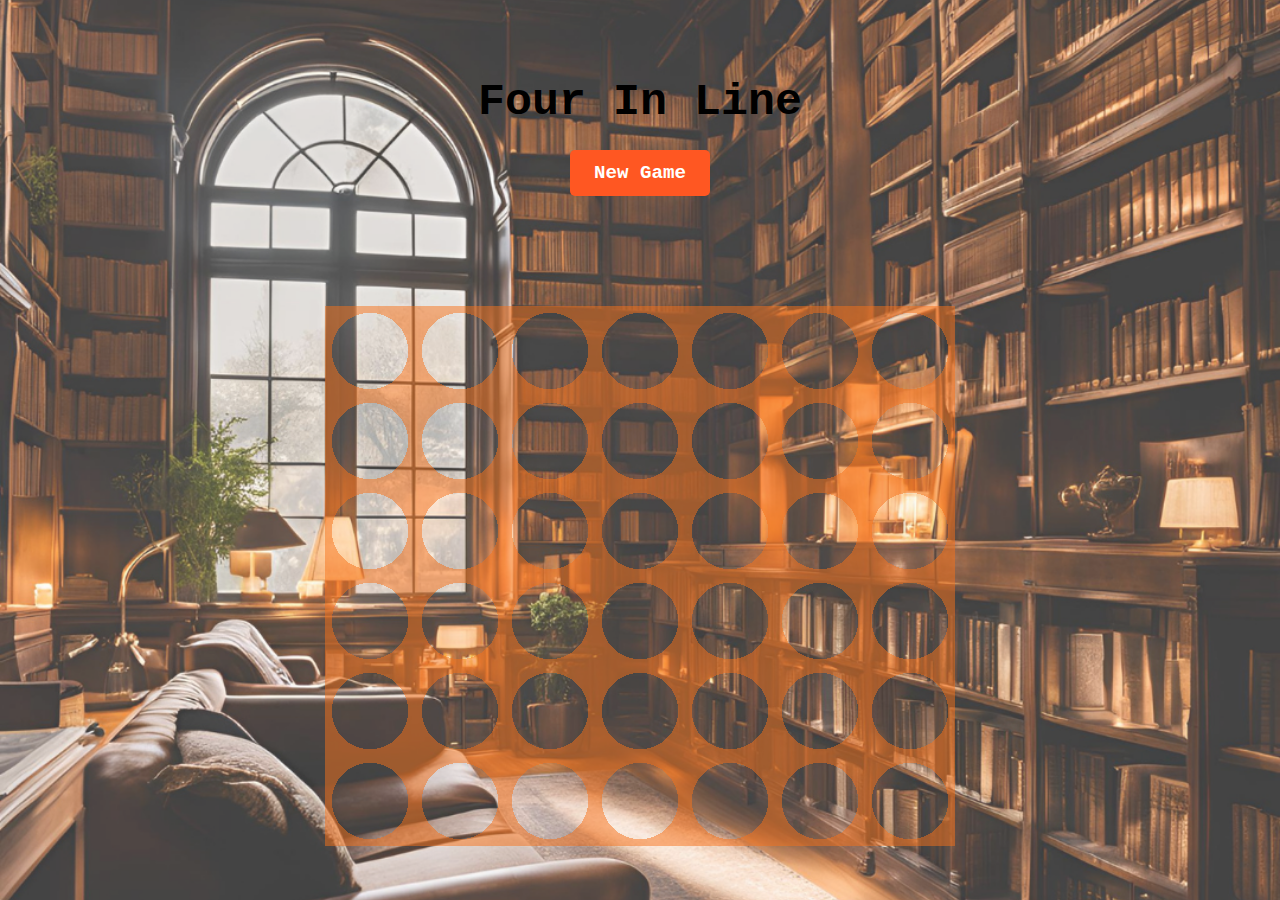
==== index.html @ 82fbf40a "Merge pull request #18 from T4tti/Tai" ====
<!DOCTYPE html>
<html lang="en">

<head>
  <meta charset="UTF-8">
  <meta http-equiv="X-UA-Compatible" content="IE=edge">
  <meta name="viewport" content="width=device-width, initial-scale=1.0">
  <title>Four In Line</title>
  <link href="styles.css" rel="stylesheet">
  <link href="winning.css" rel="stylesheet">
  <link href="NewGame.css" rel="stylesheet">
  <link rel="icon" type="image/png" href="img/four-in-line.png">
</head>

<body
  style="background-image: url('/img/BG_Wood.png'); background-repeat: no-repeat; background-size: cover; background-position: center;">
  <h1>Four In Line</h1>

  <div id="turn-notification">
    <div class="notification-content">
      <div class="player-indicator"></div>
      <span id="turn-message">Player 1's Turn</span>
    </div>
  </div>

  <div id="new-game-container">
    <button id="new-game">New Game</button>
    <div id="game-options" class="hidden">
      <h2>Game Options</h2>
      <label>Player 1:
        <select id="player1-type">
          <option value="human">Human</option>
          <option value="computer">Computer</option>
        </select>
      </label>
      <br>
      <label>Player 1 Color:
        <select id="player1-color">
          <option value="red">Red</option>
          <option value="yellow">Yellow</option>
        </select>
      </label>
      <br>
      <label>Player 2:
        <select id="player2-type">
          <option value="human">Human</option>
          <option value="computer">Computer</option>
        </select>
      </label>
      <br>
      <label>Player 2 Color:
        <select id="player2-color">
          <option value="yellow">Yellow</option>
          <option value="red">Red</option>
        </select>
      </label>
      <br>
      <label>Computer Difficulty:
        <select id="computer-difficulty">
          <option value="easy">Easy</option>
          <option value="medium">Medium</option>
          <option value="hard">Hard</option>
        </select>
      </label>
      <br>
      <label>Board Size:
        <select id="board-size">
          <option value="7x6">7x6</option>
          <option value="8x7">8x7</option>
          <option value="9x7">9x7</option>
        </select>
      </label>
      <br>
      <label>Board Background:
        <select id="board-bg">
          <option value="wood">Wood</option>
          <option value="blue">Blue</option>
          <option value="green">Green</option>
        </select>
      </label>
      <br>
      <button id="start-game">Play</button>
      <button id="close-options">Close</button>
    </div>
  </div>
  <div id="board"></div>
  <div id="modal-container">
    <div id="modal-content">
      <h1 style="color: black;">Game Over</h1>
      <p id="modal-message">The game is a draw</p>
      <div id="modal-buttons">
        <button id="reset">Play Again?</button>
        <button id="review">Review results?</button>
      </div>
    </div>
  </div>
  <!-- Sử dụng type="module" để hỗ trợ import ES Module -->
  <script type="module" src="main.js"></script>
  <script src="NewGame.js"></script>
</body>

</html>
---- styles.css ----
:root {
  --boardColor: rgb(248, 114, 26); /* Màu cam mặc định */
  --board-cols: 7; /* Số cột mặc định, có thể thay đổi qua JS khi board thay đổi kích thước */
  --board-rows: 6; /* Số hàng mặc định */
  --cell-size: 10vmin; /* Kích thước cố định cho mỗi ô */
}

*,
*::after,
*::before {
  margin: 0;
  padding: 0;
  font-family: "Courier New", Courier, monospace;
}

body {
  display: flex;
  flex-direction: column;
  align-items: center;
  justify-content: center;
  min-height: 100vh;
}

/* Thông báo lượt người chơi */
#turn-notification {
  position: fixed;
  left: 0;
  top: 50%;
  transform: translateY(-50%);
  background-color: rgba(0, 0, 0, 0.7);
  color: white;
  padding: 15px;
  border-radius: 0 8px 8px 0;
  z-index: 1;
  transition: all 0.3s ease;
  box-shadow: 2px 2px 10px rgba(0, 0, 0, 0.3);
  visibility: hidden;
}

.notification-content {
  display: flex;
  align-items: center;
  gap: 10px;
}

.player-indicator {
  width: 25px;
  height: 25px;
  border-radius: 50%;
  background-color: var(--player1-color, red);
}

#turn-message {
  font-size: 16px;
  font-weight: bold !important;
}

h1 {
  font-size: 5vh;
  margin: 2.5vh;
  color: #000000;
  font-weight: bold;
}

/* Board không có kích thước cố định mà tính theo số ô và kích thước ô */
#board {
  display: grid;
  grid-template-columns: repeat(var(--board-cols), auto);
  grid-template-rows: repeat(var(--board-rows), auto);
  padding-top: 10vmin;
}

/* Mỗi ô có kích thước cố định */
.cell {
  width: var(--cell-size);
  height: var(--cell-size);
  position: relative;
  display: flex;
}

/* Hiệu ứng nền cho mỗi ô */
.cell::before {
  content: "";
  position: absolute;
  width: 100%;
  height: 100%;
  background-image: radial-gradient(transparent 60%, var(--boardColor) 60%);
  z-index: 1;
}

/* Style quân cờ */
.piece {
  border-radius: 50%;
  flex-grow: 1;
  margin: 5%;
}

.piece[data-player="1"] {
  background-color: var(--player1-color, rgba(235, 16, 16, 0.916));
}

.piece[data-player="2"] {
  background-color: var(--player2-color, rgba(242, 255, 0, 0.933));
}

.piece[data-placed="false"] {
  transform: translateY(-10vmin);
}

/* MODAL */
#modal-container {
  display: none;
  position: fixed;
  top: 0;
  left: 0;
  width: 100%;
  height: 100%;
  z-index: 2;
  background-color: rgba(0, 0, 0, 0.5);
  padding-top: 15vh;

  /* display: flex;
  flex-direction: column;
  align-items: center;
  justify-content: center;
  gap: 15px; */
}

#modal-content button {
  font-size: 3vh;
  padding: 10px 20px;
  border: none;
  border-radius: 8px;
  cursor: pointer;
  flex: 1; /* Cho phép các nút mở rộng đều nhau */
  max-width: 200px; /* Giới hạn chiều rộng */
}

#modal-buttons {
  display: flex;
  justify-content: center;
  gap: 20px; /* Khoảng cách giữa hai nút */
  width: 100%;
  margin-top: 10px;
}

#modal-content {
  position: relative;
  width: 80vw;
  margin: auto;
  padding: 2.5vmin;
  background-color: rgb(222, 222, 222);
  display: flex;
  flex-direction: column;
  align-items: center;
  animation-name: animatetop;
  animation-duration: 0.3s;
}

@keyframes animatetop {
  from {
    top: -30vmin;
    opacity: 0;
  }
  to {
    top: 0;
    opacity: 1;
  }
}

#modal-message {
  font-size: 5vmin;
  margin: 2.5vmin;
}

#modal-message[data-winner="1"] {
  color: var(--player1-color, rgba(235, 16, 16, 0.916));
  font-weight: bold;
}

#modal-message[data-winner="2"] {
  color: var(--player2-color, rgba(242, 255, 0, 0.933));
  font-weight: bold;
}

#reset {
  color: rgb(235, 229, 223);
  font-size: 3vh;
  margin: 2.5vmin;
  padding: 2.5vmin;
  background-color: rgba(220, 27, 9, 0.653);
  font-weight: bold;
}

#reset {
  color: rgb(235, 229, 223);
  font-size: 3vh;
  margin: 2.5vmin;
  padding: 2.5vmin;
  background-color: rgba(220, 27, 9, 0.653);
  font-weight: bold;
}#review {
  color: rgb(235, 229, 223);
  font-size: 3vh;
  margin: 2.5vmin;
  padding: 2.5vmin;
  background-color: rgba(21, 81, 6, 0.653);
  font-weight: bold;
}

@media only screen and (max-width: 600px) {
  /* Điều chỉnh body cho mobile: căn lề trên thay vì căn giữa */
  body {
    justify-content: flex-start;
    padding-top: 20px;
  }

  /* Thay đổi kích thước và vị trí của tiêu đề */
  h1 {
    order: 1;
    margin-top: 30px;
    font-size: 4vh;
    text-align: center;
    width: 100%;
    padding-left: 10px;
  }

  /* Đưa nút New Game lên trên thông báo lượt chơi */
  #new-game-container {
    order: 2;
    width: 100%;
    display: flex;
    justify-content: center;
    padding: 0 10px;
  }

  /* Đặt thông báo lượt chơi bên dưới nút New Game */
  #turn-notification {
    order: 3;
    width: 45%;
    margin-top: 10px;
    text-align: center;
    position: relative;
    left: 0;
    top: 0;
    transform: none;
    padding-left: 10px;
    margin-bottom: 10px;
  }
  .player-indicator {
    width: 20px;
    height: 20px;
  }
  #turn-message {
    font-size: 14px;
    text-align: center;
    /* display: none; */
  }

  /* Giữ thứ tự của board */
  #board {
    order: 4;
  }

  /* Responsive cho Game Options */
  #game-options {
    width: 75%;
    max-width: 80%;
    padding: 15px;
    max-height: 90vh;
    overflow-y: auto;
  }

  #modal-content {
    display: flex;
    flex-direction: column; /* Xếp các phần tử theo chiều dọc */
    align-items: center;
    justify-content: center;
    gap: 15px; /* Tạo khoảng cách giữa các phần tử */
  }

  /* Đảm bảo thứ tự mong muốn cho từng phần tử */
  #modal-content h1 {
    order: 1; /* Tiêu đề ở trên cùng */
    font-size: 4vh; /* Điều chỉnh kích thước chữ */
    margin-bottom: 10px;
  }

  #modal-message {
    order: 2; /* Nội dung thông báo ở giữa */
    font-size: 3.5vh;
    text-align: center;
  }

  #reset {
    order: 3; /* Nút reset ở dưới cùng */
    font-size: 3vh;
    padding: 10px 20px;
    background-color: rgba(220, 27, 9, 0.8);
    color: white;
    border: none;
    border-radius: 8px;
    cursor: pointer;
  }

}
---- winning.css ----
.winning-piece {
  animation: highlight 1s infinite alternate;
  box-shadow: 0px 0px 25px rgba(255, 255, 0, 0.8);
}

@keyframes highlight {
  0% {
    transform: scale(1);
    background-color: rgba(83, 5, 83, 0.7)
  }
  50% {
    transform: scale(1);
    background-color: rgba(86, 1, 86, 0.7)
  }
}
---- NewGame.css ----
/* Container cho nút New Game */
#new-game-container {
  text-align: center;
  margin-bottom: 20px;
  font-family: Roboto, sans-serif;
  font-weight: bold;
}

/* Nút New Game */
#new-game {
  background-color: #ff5722;
  color: #fff;
  padding: 12px 24px;
  border: none;
  border-radius: 5px;
  cursor: pointer;
  font-size: 1.2rem;
  font-weight: bold;
  transition: background-color 0.3s ease;
}

#new-game:hover {
  background-color: #e64a19;
}

/* Overlay làm mờ nền khi hiển thị Game Options */
#overlay {
  position: fixed;
  top: 0;
  left: 0;
  width: 100%;
  height: 100%;
  background: rgba(0, 0, 0, 0.5);
  z-index: 5;
  opacity: 0;
  visibility: hidden;
  transition: opacity 0.3s ease;
}

/* Khi overlay được kích hoạt */
#overlay.active {
  opacity: 1;
  visibility: visible;
}

/* Cửa sổ Game Options hiển thị ở giữa màn hình */
#game-options {
  position: fixed;
  top: 50%;
  left: 50%;
  transform: translate(-50%, -50%);
  background: #fff;
  padding: 30px;
  border-radius: 10px;
  box-shadow: 0 0 15px rgba(0, 0, 0, 0.3);
  z-index: 10;
  opacity: 0;
  visibility: hidden;
  transition: opacity 0.3s ease, transform 0.3s ease;
  text-align: center;
  width: 90%;
  max-width: 400px;
  /* Giới hạn chiều cao và cho phép cuộn khi nội dung vượt quá */
  max-height: 80vh;
  overflow-y: auto;
}

/* Khi cửa sổ Game Options được kích hoạt */
#game-options.active {
  opacity: 1;
  visibility: visible;
}

/* Tiêu đề của modal */
#game-options h2 {
  margin-top: 0;
  margin-bottom: 20px;
  font-size: 1.5rem;
  color: #333;
}

/* Các label và select bên trong modal */
#game-options label {
  display: block;
  margin-bottom: 5px;
  text-align: left;
  font-size: 1rem;
  color: #555;
}

#game-options select#computer-difficulty {
  width: 40%;
}
#game-options select {
  width: 50%;
  padding: 8px;
  margin-top: 5px;
  margin-bottom: 5px;
  font-size: 1rem;
  border: 1px solid #ccc;
  border-radius: 5px;
  background-color: #fafafa;
  appearance: none;
  background-image: url('data:image/svg+xml;charset=UTF-8,<svg width="12" height="8" viewBox="0 0 12 8" xmlns="http://www.w3.org/2000/svg"><path d="M6 8L0 0h12L6 8z" fill="%23555"/></svg>');
  background-repeat: no-repeat;
  background-position: right 10px center;
  background-size: 12px 8px;
}

/* Container cho các nút hành động bên trong modal */
#game-options .form-actions {
  display: flex;
  justify-content: space-between;
  gap: 10px;
}

/* Kiểu cho các nút trong modal */
#game-options button {
  flex: 1;
  padding: 10px;
  font-size: 1rem;
  border: none;
  border-radius: 5px;
  cursor: pointer;
  transition: background-color 0.3s ease;
}

/* Nút Play */
#start-game {
  background-color: #4caf50;
  color: #fff;
}

#start-game:hover {
  background-color: #43a047;
}

/* Nút Close */
#close-options {
  background-color: #f44336;
  color: #fff;
}

#close-options:hover {
  background-color: #e53935;
}

/* Khi hiển thị Game Options, vô hiệu hóa thao tác trên board */
#board.disabled {
  pointer-events: none;
  opacity: 0.5;
}
#board.visibi {
  pointer-events: none;
  opacity: 0.5;
}

/* Responsive styles cho modal Game Options */
@media (max-width: 600px) {
  #game-options {
    width: 75%; /* Chiếm 80% chiều rộng màn hình */
    max-width: 80%; /* Loại bỏ giới hạn max-width cứng */
    padding: 15px; /* Giảm padding để tiết kiệm không gian */
    max-height: 90vh; /* Giới hạn chiều cao không vượt quá 90% của viewport */
    overflow-y: auto; /* Xuất hiện thanh cuộn nếu cần */
  }

  #game-options h2 {
    font-size: 1.3rem;
  }

  #game-options label {
    font-size: 0.9rem;
  }

  #game-options select#computer-difficulty {
    width: 90%; /* Chiếm toàn bộ chiều rộng container */
  }

  #game-options select {
    width: 90%; /* Chiếm toàn bộ chiều rộng container */

    padding: 6px;
    margin-top: 4px;
    margin-bottom: 4px;
    font-size: 0.9rem;
  }
  /* Chuyển các nút hành động hiển thị theo cột trên điện thoại */
  #game-options .form-actions {
    flex-direction: column;
    gap: 8px;
  }

  #game-options button {
    padding: 8px;
    font-size: 0.9rem;
  }
}
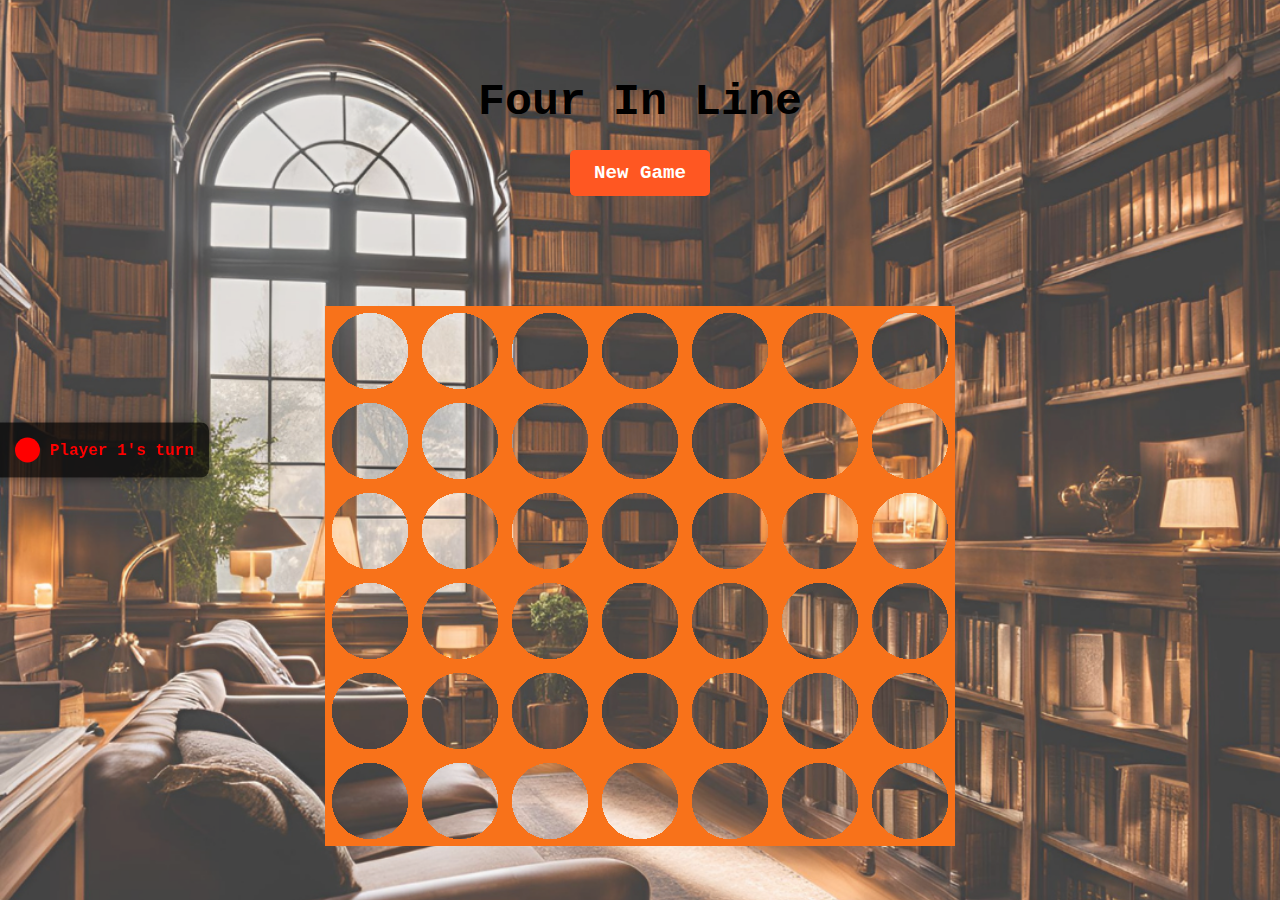
==== commit d4dcc841: "Revert "Tai 30/3 4:36"" ====
--- a/index.html
+++ b/index.html
@@ -7,7 +7,6 @@
   <meta name="viewport" content="width=device-width, initial-scale=1.0">
   <title>Four In Line</title>
   <link href="styles.css" rel="stylesheet">
-  <link href="winning.css" rel="stylesheet">
   <link href="NewGame.css" rel="stylesheet">
   <link rel="icon" type="image/png" href="img/four-in-line.png">
 </head>
@@ -52,9 +51,11 @@
         <select id="player2-color">
           <option value="yellow">Yellow</option>
           <option value="red">Red</option>
+
         </select>
       </label>
       <br>
+
       <label>Computer Difficulty:
         <select id="computer-difficulty">
           <option value="easy">Easy</option>
@@ -63,6 +64,7 @@
         </select>
       </label>
       <br>
+
       <label>Board Size:
         <select id="board-size">
           <option value="7x6">7x6</option>
@@ -73,9 +75,9 @@
       <br>
       <label>Board Background:
         <select id="board-bg">
-          <option value="wood">Wood</option>
           <option value="blue">Blue</option>
           <option value="green">Green</option>
+          <option value="wood">Wood</option>
         </select>
       </label>
       <br>
@@ -83,19 +85,17 @@
       <button id="close-options">Close</button>
     </div>
   </div>
-  <div id="board"></div>
+  <div></div>
+  <div id="board">
+  </div>
   <div id="modal-container">
     <div id="modal-content">
       <h1 style="color: black;">Game Over</h1>
       <p id="modal-message">The game is a draw</p>
-      <div id="modal-buttons">
-        <button id="reset">Play Again?</button>
-        <button id="review">Review results?</button>
-      </div>
+      <button id="reset">Play Again?</button>
     </div>
   </div>
-  <!-- Sử dụng type="module" để hỗ trợ import ES Module -->
-  <script type="module" src="main.js"></script>
+  <script src="main.js"></script>
   <script src="NewGame.js"></script>
 </body>
 
--- a/styles.css
+++ b/styles.css
@@ -34,7 +34,6 @@
   z-index: 1;
   transition: all 0.3s ease;
   box-shadow: 2px 2px 10px rgba(0, 0, 0, 0.3);
-  visibility: hidden;
 }
 
 .notification-content {
@@ -118,30 +117,6 @@
   z-index: 2;
   background-color: rgba(0, 0, 0, 0.5);
   padding-top: 15vh;
-
-  /* display: flex;
-  flex-direction: column;
-  align-items: center;
-  justify-content: center;
-  gap: 15px; */
-}
-
-#modal-content button {
-  font-size: 3vh;
-  padding: 10px 20px;
-  border: none;
-  border-radius: 8px;
-  cursor: pointer;
-  flex: 1; /* Cho phép các nút mở rộng đều nhau */
-  max-width: 200px; /* Giới hạn chiều rộng */
-}
-
-#modal-buttons {
-  display: flex;
-  justify-content: center;
-  gap: 20px; /* Khoảng cách giữa hai nút */
-  width: 100%;
-  margin-top: 10px;
 }
 
 #modal-content {
@@ -189,22 +164,6 @@
   margin: 2.5vmin;
   padding: 2.5vmin;
   background-color: rgba(220, 27, 9, 0.653);
-  font-weight: bold;
-}
-
-#reset {
-  color: rgb(235, 229, 223);
-  font-size: 3vh;
-  margin: 2.5vmin;
-  padding: 2.5vmin;
-  background-color: rgba(220, 27, 9, 0.653);
-  font-weight: bold;
-}#review {
-  color: rgb(235, 229, 223);
-  font-size: 3vh;
-  margin: 2.5vmin;
-  padding: 2.5vmin;
-  background-color: rgba(21, 81, 6, 0.653);
   font-weight: bold;
 }
 
@@ -254,7 +213,6 @@
   #turn-message {
     font-size: 14px;
     text-align: center;
-    /* display: none; */
   }
 
   /* Giữ thứ tự của board */
@@ -302,5 +260,4 @@
     border-radius: 8px;
     cursor: pointer;
   }
-
-}
+}
--- a/NewGame.css
+++ b/NewGame.css
@@ -148,11 +148,7 @@
 /* Khi hiển thị Game Options, vô hiệu hóa thao tác trên board */
 #board.disabled {
   pointer-events: none;
-  opacity: 0.5;
-}
-#board.visibi {
-  pointer-events: none;
-  opacity: 0.5;
+  opacity: 0.3;
 }
 
 /* Responsive styles cho modal Game Options */
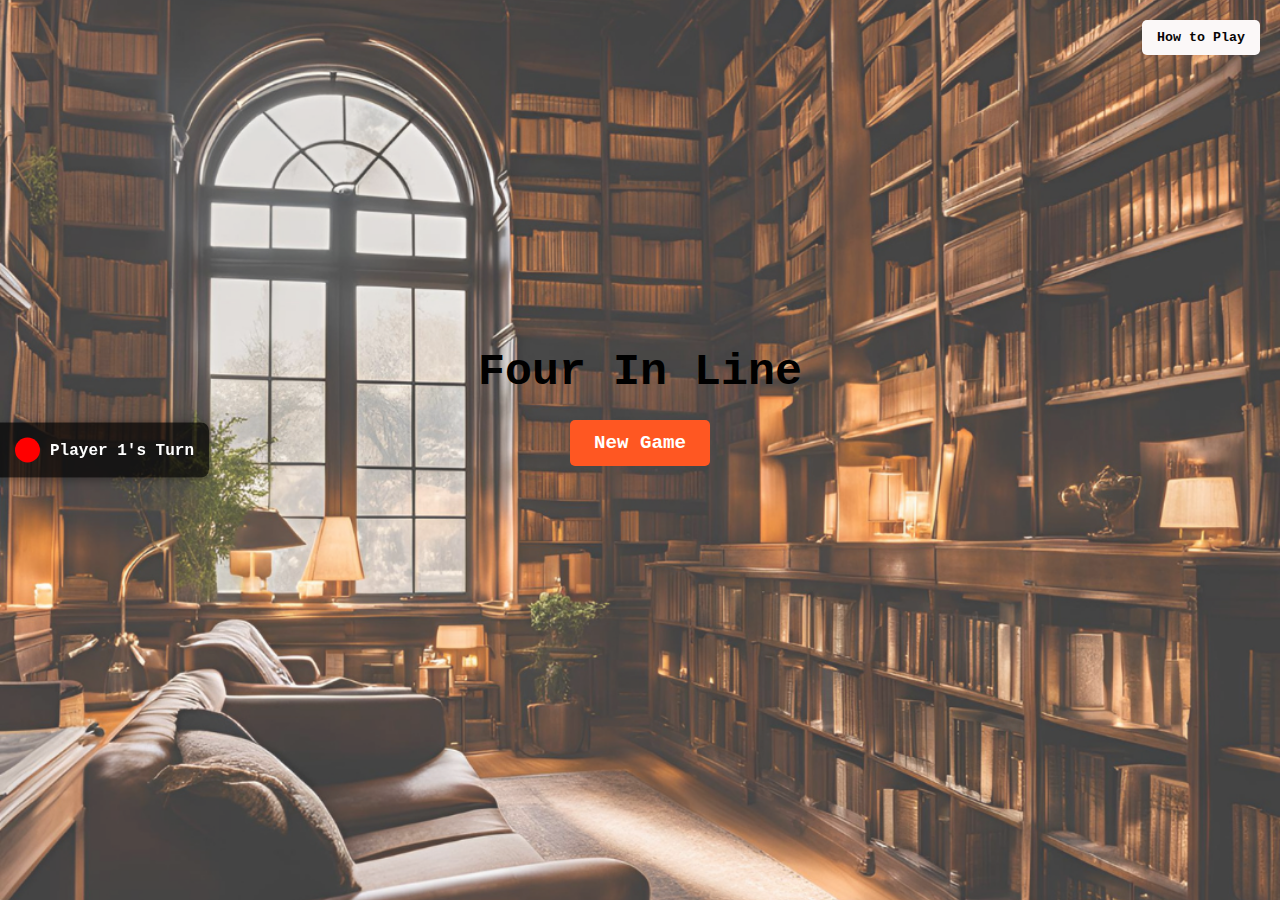
==== commit 8e33f872: "Merge branch 'main' into Tai" ====
--- a/index.html
+++ b/index.html
@@ -7,14 +7,33 @@
   <meta name="viewport" content="width=device-width, initial-scale=1.0">
   <title>Four In Line</title>
   <link href="styles.css" rel="stylesheet">
+  <link href="winning.css" rel="stylesheet">
   <link href="NewGame.css" rel="stylesheet">
+  <link href="board_rule.css" rel="stylesheet">
   <link rel="icon" type="image/png" href="img/four-in-line.png">
+
 </head>
 
-<body
-  style="background-image: url('/img/BG_Wood.png'); background-repeat: no-repeat; background-size: cover; background-position: center;">
+<body style="background-image: url('/img/BG_Wood.png'); background-repeat: no-repeat; background-size: cover; background-position: center;">
   <h1>Four In Line</h1>
+  
+  <button id="rules-button">How to Play</button>
+  <div id="rules-container">
+    <h2>How to Play</h2>
+    <p>1. Players take turns dropping pieces into a column.</p>
+    <p>2. The piece will land on the lowest available row.</p>
+    <p>3. The goal is to connect four pieces in a row, column, or diagonal.</p>
+    <p>4. The game ends when a player wins or the board is full.</p>
+    <p>5. You can play against another player or an AI (Easy, Medium, Hard).</p>
+  </div>
 
+  <script>
+    document.getElementById("rules-button").addEventListener("click", function() {
+      const rulesContainer = document.getElementById("rules-container");
+      rulesContainer.style.display = (rulesContainer.style.display === "none" || rulesContainer.style.display === "") ? "block" : "none";
+    });
+  </script>
+  
   <div id="turn-notification">
     <div class="notification-content">
       <div class="player-indicator"></div>
@@ -51,11 +70,9 @@
         <select id="player2-color">
           <option value="yellow">Yellow</option>
           <option value="red">Red</option>
-
         </select>
       </label>
       <br>
-
       <label>Computer Difficulty:
         <select id="computer-difficulty">
           <option value="easy">Easy</option>
@@ -64,7 +81,6 @@
         </select>
       </label>
       <br>
-
       <label>Board Size:
         <select id="board-size">
           <option value="7x6">7x6</option>
@@ -75,9 +91,9 @@
       <br>
       <label>Board Background:
         <select id="board-bg">
+          <option value="wood">Wood</option>
           <option value="blue">Blue</option>
           <option value="green">Green</option>
-          <option value="wood">Wood</option>
         </select>
       </label>
       <br>
@@ -85,18 +101,19 @@
       <button id="close-options">Close</button>
     </div>
   </div>
-  <div></div>
-  <div id="board">
-  </div>
+  <div id="board"></div>
   <div id="modal-container">
     <div id="modal-content">
       <h1 style="color: black;">Game Over</h1>
       <p id="modal-message">The game is a draw</p>
-      <button id="reset">Play Again?</button>
+      <div id="modal-buttons">
+        <button id="reset">Play Again?</button>
+        <button id="review">Review results?</button>
+      </div>
     </div>
   </div>
-  <script src="main.js"></script>
+  <script type="module" src="main.js"></script>
   <script src="NewGame.js"></script>
 </body>
 
-</html>+</html>
--- a/board_rule.css
+++ b/board_rule.css
@@ -0,0 +1,35 @@
+#rules-container {
+    display: none;
+    position: absolute;
+    top: 80px;
+    right: 20px;
+    width: 250px;
+    padding: 10px;
+    background: rgba(255, 255, 255, 0.9);
+    border-radius: 10px;
+    box-shadow: 0 0 10px rgba(0, 0, 0, 0.5);
+    font-family: Arial, sans-serif;
+  }
+  #rules-container h2 {
+    text-align: center;
+    font-size: 18px;
+  }
+  #rules-container p {
+    font-size: 14px;
+    line-height: 1.5;
+  }
+  #rules-button {
+    font-weight: bold;
+    position: absolute;
+    top: 20px;
+    right: 20px;
+    padding: 10px 15px;
+    background-color: #fbf8f8;
+    color: rgb(7, 5, 5);
+    border: none;
+    border-radius: 5px;
+    cursor: pointer;
+  }
+  #rules-button:hover {
+    background-color:  #7f7c7c;
+  }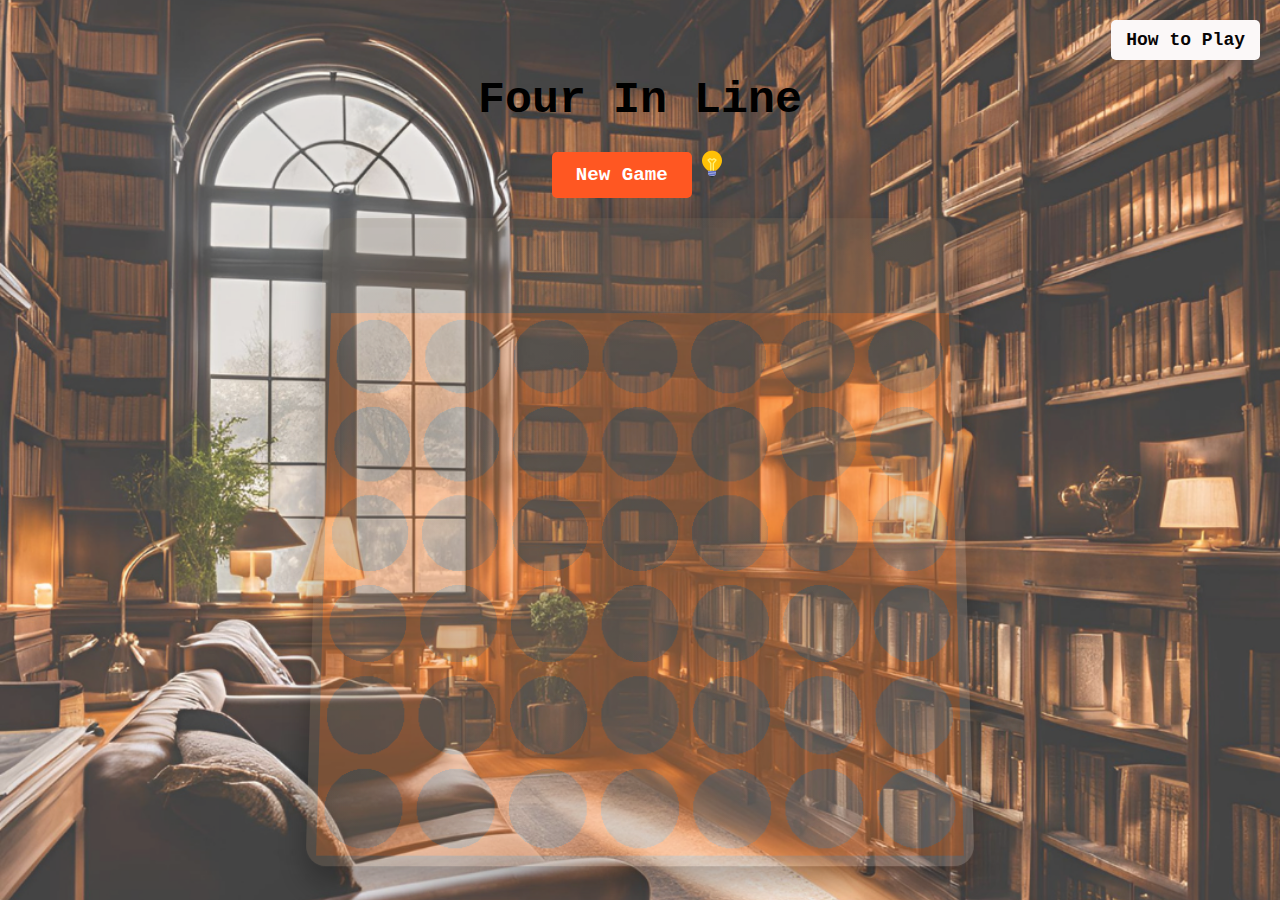
==== commit 5f16a42c: "Merge pull request #23 from T4tti/Tai" ====
--- a/index.html
+++ b/index.html
@@ -12,11 +12,14 @@
   <link href="board_rule.css" rel="stylesheet">
   <link rel="icon" type="image/png" href="img/four-in-line.png">
 
+
+
 </head>
 
-<body style="background-image: url('/img/BG_Wood.png'); background-repeat: no-repeat; background-size: cover; background-position: center;">
+<body
+  style="background-image: url('/img/BG_Wood.png'); background-repeat: no-repeat; background-size: cover; background-position: center;">
   <h1>Four In Line</h1>
-  
+
   <button id="rules-button">How to Play</button>
   <div id="rules-container">
     <h2>How to Play</h2>
@@ -28,12 +31,12 @@
   </div>
 
   <script>
-    document.getElementById("rules-button").addEventListener("click", function() {
+    document.getElementById("rules-button").addEventListener("click", function () {
       const rulesContainer = document.getElementById("rules-container");
       rulesContainer.style.display = (rulesContainer.style.display === "none" || rulesContainer.style.display === "") ? "block" : "none";
     });
   </script>
-  
+
   <div id="turn-notification">
     <div class="notification-content">
       <div class="player-indicator"></div>
@@ -43,6 +46,11 @@
 
   <div id="new-game-container">
     <button id="new-game">New Game</button>
+    <button id="suggestButton" title="Gợi ý nước đi" style="background: none; border: none; cursor: pointer;">
+      <img src="./img/lightbulb-32.png" alt="Suggest Move" id="suggestIcon" style="width: 32px; height: 32px;">
+    </button>
+
+
     <div id="game-options" class="hidden">
       <h2>Game Options</h2>
       <label>Player 1:
@@ -116,4 +124,4 @@
   <script src="NewGame.js"></script>
 </body>
 
-</html>
+</html>--- a/styles.css
+++ b/styles.css
@@ -25,7 +25,7 @@
 #turn-notification {
   position: fixed;
   left: 0;
-  top: 50%;
+  top: 20%;
   transform: translateY(-50%);
   background-color: rgba(0, 0, 0, 0.7);
   color: white;
@@ -34,6 +34,7 @@
   z-index: 1;
   transition: all 0.3s ease;
   box-shadow: 2px 2px 10px rgba(0, 0, 0, 0.3);
+  visibility: hidden;
 }
 
 .notification-content {
@@ -67,6 +68,60 @@
   grid-template-columns: repeat(var(--board-cols), auto);
   grid-template-rows: repeat(var(--board-rows), auto);
   padding-top: 10vmin;
+  border-radius: 15px;
+  position: relative;
+  transform: perspective(1000px) rotateX(5deg);
+  box-shadow: 0 20px 30px rgba(0, 0, 0, 0.5);
+}
+
+#board::before {
+  content: "";
+  position: absolute;
+  top: -10px;
+  left: -10px;
+  width: calc(100% + 20px);
+  height: calc(100% + 20px);
+  background: linear-gradient(135deg, #655b50, #76614c, #949291);
+  animation: woodgrain 10s ease-in-out infinite;
+  border-radius: 20px;
+  z-index: -2;
+  box-shadow: 0 15px 30px rgb(0, 0, 0);
+}
+
+#board::after {
+  content: "";
+  position: absolute;
+  top: 0;
+  left: 0;
+  width: 100%;
+  height: 100%;
+  background: radial-gradient(
+    circle at top left,
+    rgba(255, 255, 255, 0.08),
+    transparent 70%
+  );
+  pointer-events: none;
+  border-radius: 20px;
+  z-index: -1;
+}
+
+#board:hover::after {
+  background: radial-gradient(
+    circle at center,
+    rgba(255, 255, 255, 0.1),
+    transparent
+  );
+  box-shadow: 0 25px 35px rgba(0, 0, 0, 0.6);
+}
+
+@keyframes woodgrain {
+  0%,
+  100% {
+    background-position: 0% 50%;
+  }
+  50% {
+    background-position: 100% 50%;
+  }
 }
 
 /* Mỗi ô có kích thước cố định */
@@ -92,14 +147,17 @@
   border-radius: 50%;
   flex-grow: 1;
   margin: 5%;
+  box-shadow: inset -4px -4px 8px rgba(255, 255, 255, 0.5),
+    inset 4px 4px 8px rgba(0, 0, 0, 0.3), 0 3px 6px rgba(0, 0, 0, 0.5); /* ánh sáng 3D */
+  transition: transform 0.2s ease;
 }
 
 .piece[data-player="1"] {
-  background-color: var(--player1-color, rgba(235, 16, 16, 0.916));
+  background: radial-gradient(circle at 30% 30%, #ff4d4d, #cc0000);
 }
 
 .piece[data-player="2"] {
-  background-color: var(--player2-color, rgba(242, 255, 0, 0.933));
+  background: radial-gradient(circle at 30% 30%, #ffff66, #cccc00);
 }
 
 .piece[data-placed="false"] {
@@ -117,6 +175,30 @@
   z-index: 2;
   background-color: rgba(0, 0, 0, 0.5);
   padding-top: 15vh;
+
+  /* display: flex;
+  flex-direction: column;
+  align-items: center;
+  justify-content: center;
+  gap: 15px; */
+}
+
+#modal-content button {
+  font-size: 3vh;
+  padding: 10px 20px;
+  border: none;
+  border-radius: 8px;
+  cursor: pointer;
+  flex: 1; /* Cho phép các nút mở rộng đều nhau */
+  max-width: 200px; /* Giới hạn chiều rộng */
+}
+
+#modal-buttons {
+  display: flex;
+  justify-content: center;
+  gap: 20px; /* Khoảng cách giữa hai nút */
+  width: 100%;
+  margin-top: 10px;
 }
 
 #modal-content {
@@ -165,6 +247,43 @@
   padding: 2.5vmin;
   background-color: rgba(220, 27, 9, 0.653);
   font-weight: bold;
+}
+
+#reset {
+  color: rgb(235, 229, 223);
+  font-size: 3vh;
+  margin: 2.5vmin;
+  padding: 2.5vmin;
+  background-color: rgba(220, 27, 9, 0.653);
+  font-weight: bold;
+}
+#review {
+  color: rgb(235, 229, 223);
+  font-size: 3vh;
+  margin: 2.5vmin;
+  padding: 2.5vmin;
+  background-color: rgba(21, 81, 6, 0.653);
+  font-weight: bold;
+}
+/* Hiệu ứng nhấp nháy cho ô gợi ý */
+.suggestion-blink {
+  animation: blink 1s infinite;
+}
+
+@keyframes blink {
+  0%,
+  100% {
+    box-shadow: 0 0 20px 5px yellow; /* Increased light intensity */
+  }
+  50% {
+    box-shadow: 0 0 20px 5px rgba(0, 255, 0, 0); /* Increased light intensity */
+  }
+}
+
+#suggestButton:hover img {
+  filter: brightness(1.3);
+  transform: scale(1.1);
+  transition: 0.2s;
 }
 
 @media only screen and (max-width: 600px) {
@@ -213,6 +332,7 @@
   #turn-message {
     font-size: 14px;
     text-align: center;
+    /* display: none; */
   }
 
   /* Giữ thứ tự của board */
--- a/winning.css
+++ b/winning.css
@@ -0,0 +1,42 @@
+.winning-piece {
+  animation: highlight 1s infinite alternate;
+  position: relative;
+  z-index: 10;
+  box-shadow:
+    0 0 25px rgba(255, 255, 0, 0.553),
+    0 0 10px rgba(255, 255, 255, 0.5),
+    inset 0 0 10px rgba(255, 255, 0, 0.5); /* thêm ánh sáng từ trong */
+}
+
+/* Hiệu ứng pulsate kết hợp màu và ánh sáng */
+@keyframes highlight {
+  0% {
+    transform: scale(1);
+    filter: brightness(1) saturate(1.2);
+  }
+  50% {
+    transform: scale(1.05);
+    filter: brightness(1.4) saturate(2);
+  }
+  80% {
+    transform: scale(1);
+    filter: brightness(1) saturate(1.2);
+  }
+}
+
+
+.winning-piece::after {
+  content: "";
+  position: absolute;
+  inset: 0;
+  border-radius: 50%;
+  background-color: rgba(255, 255, 0, 0.3);
+  box-shadow: 0 0 15px rgba(255, 255, 0, 0.558);
+  animation: pulse 1s infinite alternate;
+  pointer-events: none;
+}
+
+@keyframes pulse {
+  from { transform: scale(1); opacity: 0.5; }
+  to   { transform: scale(1.1); opacity: 1; }
+}
--- a/board_rule.css
+++ b/board_rule.css
@@ -23,6 +23,7 @@
     position: absolute;
     top: 20px;
     right: 20px;
+    font-size: 18px;
     padding: 10px 15px;
     background-color: #fbf8f8;
     color: rgb(7, 5, 5);
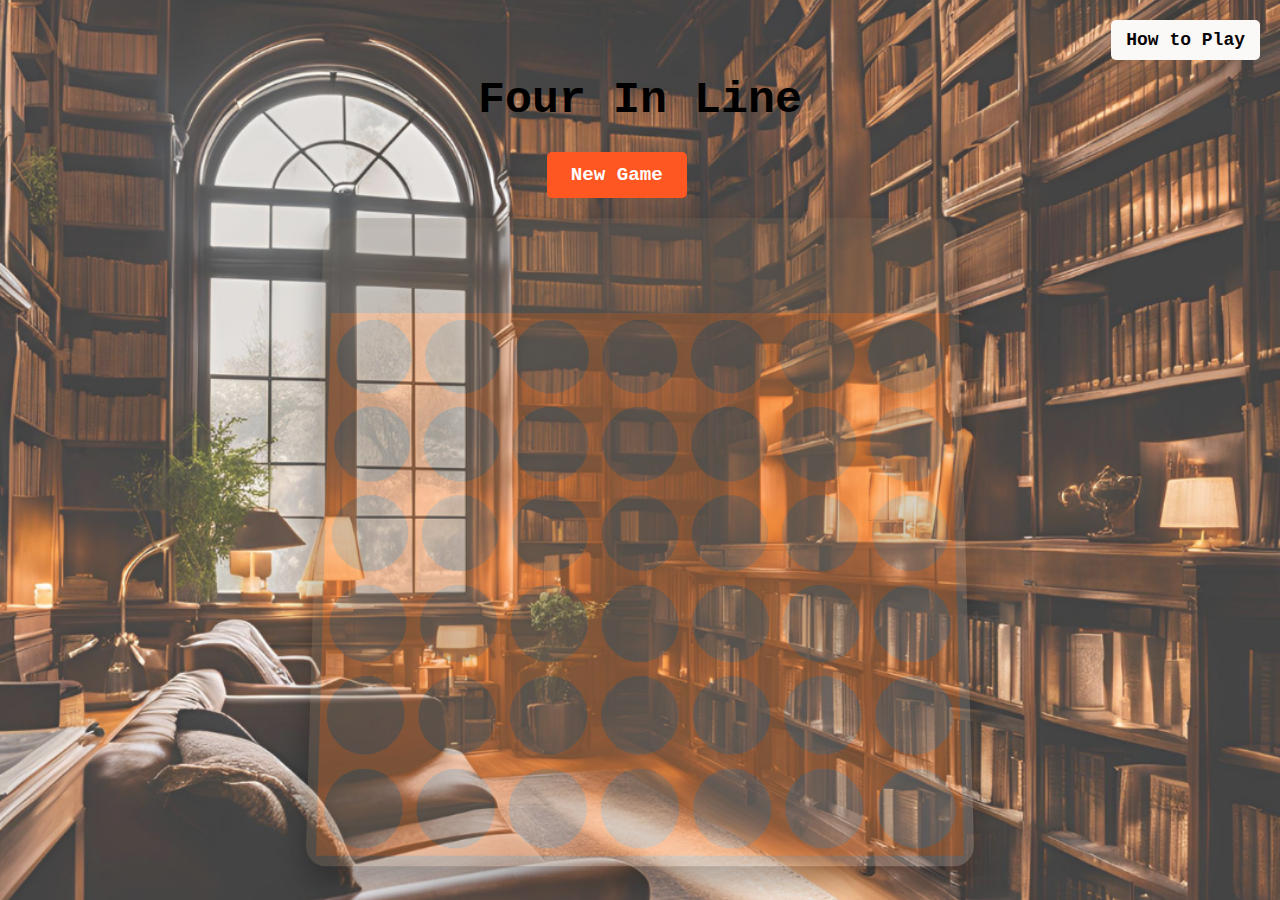
==== commit 01c97719: "Merge pull request #24 from T4tti/Tai" ====
--- a/index.html
+++ b/index.html
@@ -46,7 +46,7 @@
 
   <div id="new-game-container">
     <button id="new-game">New Game</button>
-    <button id="suggestButton" title="Gợi ý nước đi" style="background: none; border: none; cursor: pointer;">
+    <button id="suggestButton" title="Gợi ý nước đi">
       <img src="./img/lightbulb-32.png" alt="Suggest Move" id="suggestIcon" style="width: 32px; height: 32px;">
     </button>
 
--- a/styles.css
+++ b/styles.css
@@ -249,14 +249,6 @@
   font-weight: bold;
 }
 
-#reset {
-  color: rgb(235, 229, 223);
-  font-size: 3vh;
-  margin: 2.5vmin;
-  padding: 2.5vmin;
-  background-color: rgba(220, 27, 9, 0.653);
-  font-weight: bold;
-}
 #review {
   color: rgb(235, 229, 223);
   font-size: 3vh;
@@ -279,11 +271,26 @@
     box-shadow: 0 0 20px 5px rgba(0, 255, 0, 0); /* Increased light intensity */
   }
 }
+#suggestButton {
+  background: none;
+  border: none;
+  cursor: pointer;
+  visibility: hidden; /* Initially hidden */
+  margin-left: 10px;
+  transition: all 0.3s ease;
+  display: inline-flex;
+  align-items: center;
+  justify-content: center;
+}
 
 #suggestButton:hover img {
   filter: brightness(1.3);
-  transform: scale(1.1);
-  transition: 0.2s;
+  transform: scale(1.15);
+  transition: all 0.3s ease;
+}
+
+#suggestButton:active img {
+  transform: scale(0.95);
 }
 
 @media only screen and (max-width: 600px) {
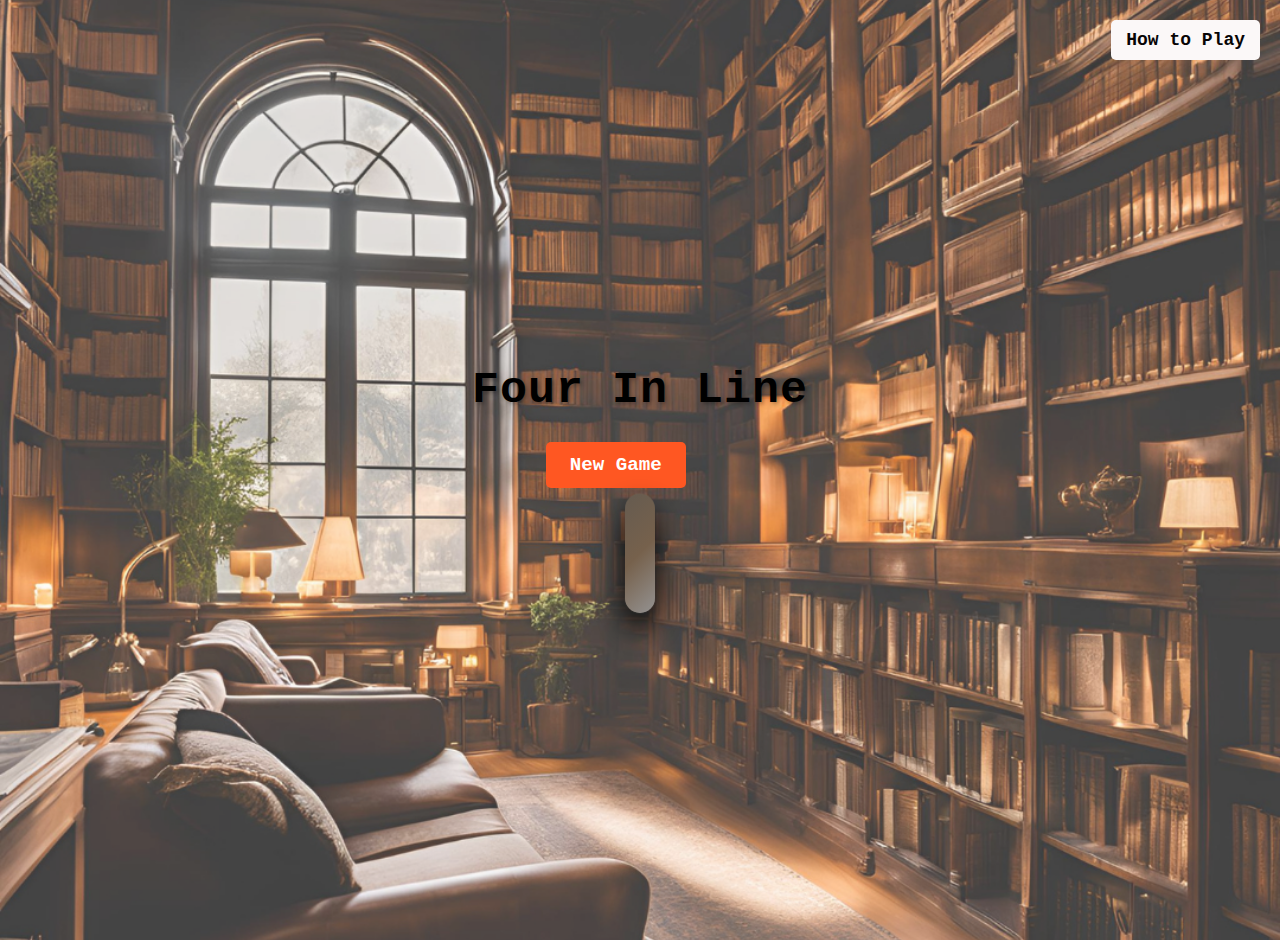
==== commit feebad76: "Merge remote-tracking branch 'upstream/main' into Tai" ====
--- a/index.html
+++ b/index.html
@@ -20,7 +20,7 @@
   style="background-image: url('/img/BG_Wood.png'); background-repeat: no-repeat; background-size: cover; background-position: center;">
   <h1>Four In Line</h1>
 
-  <button id="rules-button">How to Play</button>
+  <button id="rules-button" title="Hướng dẫn">How to Play</button>
   <div id="rules-container">
     <h2>How to Play</h2>
     <p>1. Players take turns dropping pieces into a column.</p>
@@ -28,6 +28,11 @@
     <p>3. The goal is to connect four pieces in a row, column, or diagonal.</p>
     <p>4. The game ends when a player wins or the board is full.</p>
     <p>5. You can play against another player or an AI (Easy, Medium, Hard).</p>
+    <p><em>6.💡In AI mode, you can use the move suggestion feature:</em><br>
+      <em>• Easy: up to 7 suggestions</em><br>
+      <em>• Medium: up to 5 suggestions</em><br>
+      <em>• Hard: up to 2 suggestions</em>
+   </p>
   </div>
 
   <script>
@@ -44,8 +49,10 @@
     </div>
   </div>
 
+  <div id="suggestionMessage" class="message-box hidden"></div>
+
   <div id="new-game-container">
-    <button id="new-game">New Game</button>
+    <button id="new-game" title="Tạo game mới">New Game</button>
     <button id="suggestButton" title="Gợi ý nước đi">
       <img src="./img/lightbulb-32.png" alt="Suggest Move" id="suggestIcon" style="width: 32px; height: 32px;">
     </button>
--- a/styles.css
+++ b/styles.css
@@ -1,8 +1,18 @@
 :root {
-  --boardColor: rgb(248, 114, 26); /* Màu cam mặc định */
-  --board-cols: 7; /* Số cột mặc định, có thể thay đổi qua JS khi board thay đổi kích thước */
-  --board-rows: 6; /* Số hàng mặc định */
-  --cell-size: 10vmin; /* Kích thước cố định cho mỗi ô */
+  --boardColor: rgb(248, 114, 26); /* Base orange color */
+  --board-cols: 7;
+  --board-rows: 6;
+  --cell-size: 10vmin;
+  --primary-color: #3498db;
+  --secondary-color: #e74c3c;
+  --bg-color: #f8f9fa;
+  --text-color: #2c3e50;
+  --shadow-light: 0 2px 10px rgba(0, 0, 0, 0.1);
+  --shadow-medium: 0 5px 15px rgba(0, 0, 0, 0.2);
+  --shadow-dark: 0 10px 30px rgba(0, 0, 0, 0.4);
+  --transition-normal: all 0.3s ease;
+  --player1-color: rgba(235, 16, 16, 0.916);
+  --player2-color: rgba(242, 255, 0, 0.933);
 }
 
 *,
@@ -19,6 +29,12 @@
   align-items: center;
   justify-content: center;
   min-height: 100vh;
+  background-size: cover;
+  background-position: center;
+  background-attachment: fixed;
+  color: var(--text-color);
+  overflow-x: hidden;
+  padding: 20px;
 }
 
 /* Thông báo lượt người chơi */
@@ -27,20 +43,22 @@
   left: 0;
   top: 20%;
   transform: translateY(-50%);
-  background-color: rgba(0, 0, 0, 0.7);
+  background-color: rgba(0, 0, 0, 0.8);
   color: white;
-  padding: 15px;
-  border-radius: 0 8px 8px 0;
-  z-index: 1;
-  transition: all 0.3s ease;
-  box-shadow: 2px 2px 10px rgba(0, 0, 0, 0.3);
+  padding: 15px 20px;
+  border-radius: 0 12px 12px 0;
+  z-index: 10;
+  transition: var(--transition-normal);
+  box-shadow: var(--shadow-medium);
   visibility: hidden;
+  backdrop-filter: blur(5px);
+  border-left: 4px solid lightskyblue;
 }
 
 .notification-content {
   display: flex;
   align-items: center;
-  gap: 10px;
+  gap: 12px;
 }
 
 .player-indicator {
@@ -48,11 +66,15 @@
   height: 25px;
   border-radius: 50%;
   background-color: var(--player1-color, red);
+  box-shadow: inset -2px -2px 6px rgba(0, 0, 0, 0.3),
+    inset 2px 2px 6px rgba(255, 255, 255, 0.3);
+  transition: var(--transition-normal);
 }
 
 #turn-message {
   font-size: 16px;
   font-weight: bold !important;
+  transition: var(--transition-normal);
 }
 
 h1 {
@@ -60,6 +82,8 @@
   margin: 2.5vh;
   color: #000000;
   font-weight: bold;
+  text-shadow: 2px 2px 4px rgba(0, 0, 0, 0.3);
+  letter-spacing: 1px;
 }
 
 /* Board không có kích thước cố định mà tính theo số ô và kích thước ô */
@@ -68,19 +92,20 @@
   grid-template-columns: repeat(var(--board-cols), auto);
   grid-template-rows: repeat(var(--board-rows), auto);
   padding-top: 10vmin;
-  border-radius: 15px;
+  border-radius: 16px;
   position: relative;
   transform: perspective(1000px) rotateX(5deg);
-  box-shadow: 0 20px 30px rgba(0, 0, 0, 0.5);
+  box-shadow: 0 25px 50px rgba(0, 0, 0, 0.5);
+  transition: transform 0.5s ease;
 }
 
 #board::before {
   content: "";
   position: absolute;
-  top: -10px;
-  left: -10px;
-  width: calc(100% + 20px);
-  height: calc(100% + 20px);
+  top: -15px;
+  left: -15px;
+  width: calc(100% + 30px);
+  height: calc(100% + 30px);
   background: linear-gradient(135deg, #655b50, #76614c, #949291);
   animation: woodgrain 10s ease-in-out infinite;
   border-radius: 20px;
@@ -97,7 +122,7 @@
   height: 100%;
   background: radial-gradient(
     circle at top left,
-    rgba(255, 255, 255, 0.08),
+    rgba(255, 255, 255, 0.1),
     transparent 70%
   );
   pointer-events: none;
@@ -118,9 +143,11 @@
   0%,
   100% {
     background-position: 0% 50%;
+    box-shadow: 0 20px 40px rgba(0, 0, 0, 0.6);
   }
   50% {
     background-position: 100% 50%;
+    box-shadow: 0 25px 50px rgba(0, 0, 0, 0.7);
   }
 }
 
@@ -130,6 +157,8 @@
   height: var(--cell-size);
   position: relative;
   display: flex;
+  transition: all 0.2s ease;
+  z-index: 1;
 }
 
 /* Hiệu ứng nền cho mỗi ô */
@@ -140,6 +169,7 @@
   height: 100%;
   background-image: radial-gradient(transparent 60%, var(--boardColor) 60%);
   z-index: 1;
+  transition: all 0.2s ease;
 }
 
 /* Style quân cờ */
@@ -148,20 +178,30 @@
   flex-grow: 1;
   margin: 5%;
   box-shadow: inset -4px -4px 8px rgba(255, 255, 255, 0.5),
-    inset 4px 4px 8px rgba(0, 0, 0, 0.3), 0 3px 6px rgba(0, 0, 0, 0.5); /* ánh sáng 3D */
-  transition: transform 0.2s ease;
+    inset 4px 4px 8px rgba(0, 0, 0, 0.3), 0 4px 8px rgba(0, 0, 0, 0.5);
+  transition: transform 0.3s ease, box-shadow 0.3s ease;
+  z-index: 2;
 }
 
 .piece[data-player="1"] {
-  background: radial-gradient(circle at 30% 30%, #ff4d4d, #cc0000);
+  background: radial-gradient(
+    circle at 30% 30%,
+    color-mix(in srgb, var(--player1-color) 70%, white),
+    var(--player1-color)
+  );
 }
 
 .piece[data-player="2"] {
-  background: radial-gradient(circle at 30% 30%, #ffff66, #cccc00);
+  background: radial-gradient(
+    circle at 30% 30%,
+    color-mix(in srgb, var(--player2-color) 70%, white),
+    var(--player2-color)
+  );
 }
 
 .piece[data-placed="false"] {
   transform: translateY(-10vmin);
+  opacity: 0.8;
 }
 
 /* MODAL */
@@ -172,121 +212,165 @@
   left: 0;
   width: 100%;
   height: 100%;
-  z-index: 2;
-  background-color: rgba(0, 0, 0, 0.5);
+  z-index: 100;
+  background-color: rgba(0, 0, 0, 0.7);
+  backdrop-filter: blur(5px);
   padding-top: 15vh;
-
-  /* display: flex;
+}
+
+#modal-content {
+  position: relative;
+  width: 80vw;
+  max-width: 600px;
+  margin: auto;
+  padding: 3vmin;
+  background: rgba(255, 255, 255, 0.95);
+  display: flex;
   flex-direction: column;
   align-items: center;
-  justify-content: center;
-  gap: 15px; */
-}
-
-#modal-content button {
-  font-size: 3vh;
-  padding: 10px 20px;
-  border: none;
-  border-radius: 8px;
-  cursor: pointer;
-  flex: 1; /* Cho phép các nút mở rộng đều nhau */
-  max-width: 200px; /* Giới hạn chiều rộng */
+  border-radius: 16px;
+  box-shadow: var(--shadow-dark);
+  animation-name: animatetop;
+  animation-duration: 0.4s;
+}
+
+@keyframes animatetop {
+  from {
+    top: -50vmin;
+    opacity: 0;
+    transform: scale(0.8);
+  }
+  to {
+    top: 0;
+    opacity: 1;
+    transform: scale(1);
+  }
+}
+
+#modal-message {
+  font-size: 5vmin;
+  margin: 3vmin;
+  text-align: center;
+}
+
+#modal-message[data-winner="1"] {
+  color: var(--player1-color, rgba(235, 16, 16, 0.916));
+  font-weight: bold;
+  text-shadow: 1px 1px 1px rgba(0, 0, 0, 0.2);
+}
+
+#modal-message[data-winner="2"] {
+  color: var(--player2-color, rgba(232, 244, 0, 0.933));
+  font-weight: bold;
+  text-shadow: 1px 1px 1px rgba(0, 0, 0, 0.2);
 }
 
 #modal-buttons {
   display: flex;
   justify-content: center;
-  gap: 20px; /* Khoảng cách giữa hai nút */
+  gap: 25px;
   width: 100%;
-  margin-top: 10px;
-}
-
-#modal-content {
-  position: relative;
-  width: 80vw;
-  margin: auto;
-  padding: 2.5vmin;
-  background-color: rgb(222, 222, 222);
-  display: flex;
-  flex-direction: column;
-  align-items: center;
-  animation-name: animatetop;
-  animation-duration: 0.3s;
-}
-
-@keyframes animatetop {
-  from {
-    top: -30vmin;
-    opacity: 0;
-  }
-  to {
-    top: 0;
-    opacity: 1;
-  }
-}
-
-#modal-message {
-  font-size: 5vmin;
-  margin: 2.5vmin;
-}
-
-#modal-message[data-winner="1"] {
-  color: var(--player1-color, rgba(235, 16, 16, 0.916));
+  margin-top: 20px;
+}
+
+#modal-content button {
+  font-size: 2.5vh;
+  padding: 12px 24px;
+  border: none;
+  border-radius: 10px;
+  cursor: pointer;
+  flex: 1;
+  max-width: 200px;
+  transition: all 0.2s ease;
   font-weight: bold;
-}
-
-#modal-message[data-winner="2"] {
-  color: var(--player2-color, rgba(242, 255, 0, 0.933));
-  font-weight: bold;
+  text-transform: uppercase;
+  letter-spacing: 1px;
 }
 
 #reset {
-  color: rgb(235, 229, 223);
-  font-size: 3vh;
-  margin: 2.5vmin;
-  padding: 2.5vmin;
-  background-color: rgba(220, 27, 9, 0.653);
-  font-weight: bold;
+  color: white;
+  background-color: rgba(220, 27, 9, 0.8);
+  box-shadow: 0 4px 0 rgba(180, 20, 5, 0.8);
+}
+
+#reset:hover {
+  background-color: rgba(240, 50, 30, 0.9);
+  transform: translateY(-3px);
+}
+
+#reset:active {
+  transform: translateY(1px);
+  box-shadow: 0 2px 0 rgba(180, 20, 5, 0.8);
 }
 
 #review {
-  color: rgb(235, 229, 223);
-  font-size: 3vh;
-  margin: 2.5vmin;
-  padding: 2.5vmin;
-  background-color: rgba(21, 81, 6, 0.653);
-  font-weight: bold;
-}
-/* Hiệu ứng nhấp nháy cho ô gợi ý */
+  color: white;
+  background-color: rgba(21, 81, 6, 0.8);
+  box-shadow: 0 4px 0 rgba(15, 60, 5, 0.8);
+}
+
+#review:hover {
+  background-color: rgba(30, 100, 10, 0.9);
+  transform: translateY(-3px);
+}
+
+#review:active {
+  transform: translateY(1px);
+  box-shadow: 0 2px 0 rgba(15, 60, 5, 0.8);
+}
+
+/* Hiệu ứng nhấp nháy nâng cao */
+@keyframes suggestionBlink {
+  0% {
+
+    background-color: rgba(174, 0, 255, 0.4);
+  }
+  50% {
+    background-color: rgba(247, 0, 255, 0.7);
+  }
+  100% {
+    background-color: rgba(238, 0, 255, 0.4);
+  }
+}
+
 .suggestion-blink {
-  animation: blink 1s infinite;
-}
-
-@keyframes blink {
-  0%,
-  100% {
-    box-shadow: 0 0 20px 5px yellow; /* Increased light intensity */
-  }
-  50% {
-    box-shadow: 0 0 20px 5px rgba(0, 255, 0, 0); /* Increased light intensity */
-  }
-}
+  animation: suggestionBlink 2s ease-in-out infinite;
+  border-radius: 50%;
+}
+
+
 #suggestButton {
   background: none;
   border: none;
   cursor: pointer;
   visibility: hidden; /* Initially hidden */
-  margin-left: 10px;
+  margin-left: 12px;
   transition: all 0.3s ease;
   display: inline-flex;
   align-items: center;
   justify-content: center;
+  position: relative;
+}
+
+#suggestButton::after {
+  content: "Hint";
+  position: absolute;
+  top: 100%;
+  left: 50%;
+  transform: translateX(-50%);
+  font-size: 12px;
+  opacity: 0;
+  transition: all 0.3s ease;
+}
+
+#suggestButton:hover::after {
+  opacity: 1;
+  transform: translateX(-50%) translateY(5px);
 }
 
 #suggestButton:hover img {
-  filter: brightness(1.3);
-  transform: scale(1.15);
-  transition: all 0.3s ease;
+  filter: brightness(1.3) drop-shadow(0 0 5px rgba(255, 255, 0, 0.7));
+  transform: scale(1.15) rotate(10deg);
 }
 
 #suggestButton:active img {
@@ -297,17 +381,16 @@
   /* Điều chỉnh body cho mobile: căn lề trên thay vì căn giữa */
   body {
     justify-content: flex-start;
-    padding-top: 20px;
+    padding-top: 15px;
   }
 
   /* Thay đổi kích thước và vị trí của tiêu đề */
   h1 {
     order: 1;
-    margin-top: 30px;
+    margin-top: 20px;
     font-size: 4vh;
     text-align: center;
     width: 100%;
-    padding-left: 10px;
   }
 
   /* Đưa nút New Game lên trên thông báo lượt chơi */
@@ -317,20 +400,22 @@
     display: flex;
     justify-content: center;
     padding: 0 10px;
+    margin-bottom: 15px;
   }
 
   /* Đặt thông báo lượt chơi bên dưới nút New Game */
   #turn-notification {
     order: 3;
-    width: 45%;
-    margin-top: 10px;
-    text-align: center;
+    width: auto;
+    min-width: 45%;
+    margin: 10px auto;
     position: relative;
     left: 0;
     top: 0;
     transform: none;
-    padding-left: 10px;
-    margin-bottom: 10px;
+    border-radius: 12px;
+    border-left: none;
+    border-bottom: 3px solid #ffcc00;
   }
   .player-indicator {
     width: 20px;
@@ -338,53 +423,68 @@
   }
   #turn-message {
     font-size: 14px;
-    text-align: center;
-    /* display: none; */
   }
 
   /* Giữ thứ tự của board */
   #board {
     order: 4;
+    transform: perspective(1000px) rotateX(3deg);
   }
 
   /* Responsive cho Game Options */
   #game-options {
-    width: 75%;
-    max-width: 80%;
-    padding: 15px;
+    width: 90%;
+    max-width: 90%;
+    padding: 20px;
     max-height: 90vh;
     overflow-y: auto;
   }
 
   #modal-content {
-    display: flex;
-    flex-direction: column; /* Xếp các phần tử theo chiều dọc */
+    width: 90%;
+    padding: 20px;
+    gap: 15px;
+  }
+
+  #modal-content h1 {
+    font-size: 3.5vh;
+    margin-bottom: 5px;
+  }
+
+  #modal-message {
+    font-size: 3vh;
+  }
+
+  #modal-buttons {
+    flex-direction: column;
+    gap: 15px;
     align-items: center;
-    justify-content: center;
-    gap: 15px; /* Tạo khoảng cách giữa các phần tử */
-  }
-
-  /* Đảm bảo thứ tự mong muốn cho từng phần tử */
-  #modal-content h1 {
-    order: 1; /* Tiêu đề ở trên cùng */
-    font-size: 4vh; /* Điều chỉnh kích thước chữ */
-    margin-bottom: 10px;
-  }
-
-  #modal-message {
-    order: 2; /* Nội dung thông báo ở giữa */
-    font-size: 3.5vh;
-    text-align: center;
-  }
-
-  #reset {
-    order: 3; /* Nút reset ở dưới cùng */
-    font-size: 3vh;
-    padding: 10px 20px;
-    background-color: rgba(220, 27, 9, 0.8);
-    color: white;
-    border: none;
-    border-radius: 8px;
-    cursor: pointer;
-  }
-}
+  }
+
+  #modal-buttons button {
+    width: 90%;
+  }
+}
+
+.message-box {
+  position: fixed;
+  bottom: 20px;
+  left: 50%;
+  transform: translateX(-50%);
+  background-color: #ffcc00;
+  color: #333;
+  padding: 12px 20px;
+  border-radius: 8px;
+  font-weight: bold;
+  box-shadow: 0 0 10px rgba(0, 0, 0, 0.2);
+  opacity: 0;
+  pointer-events: none;
+  transition: opacity 0.3s ease-in-out;
+  z-index: 1000;
+}
+
+.message-box.show {
+  opacity: 1;
+  pointer-events: auto;
+}
+
